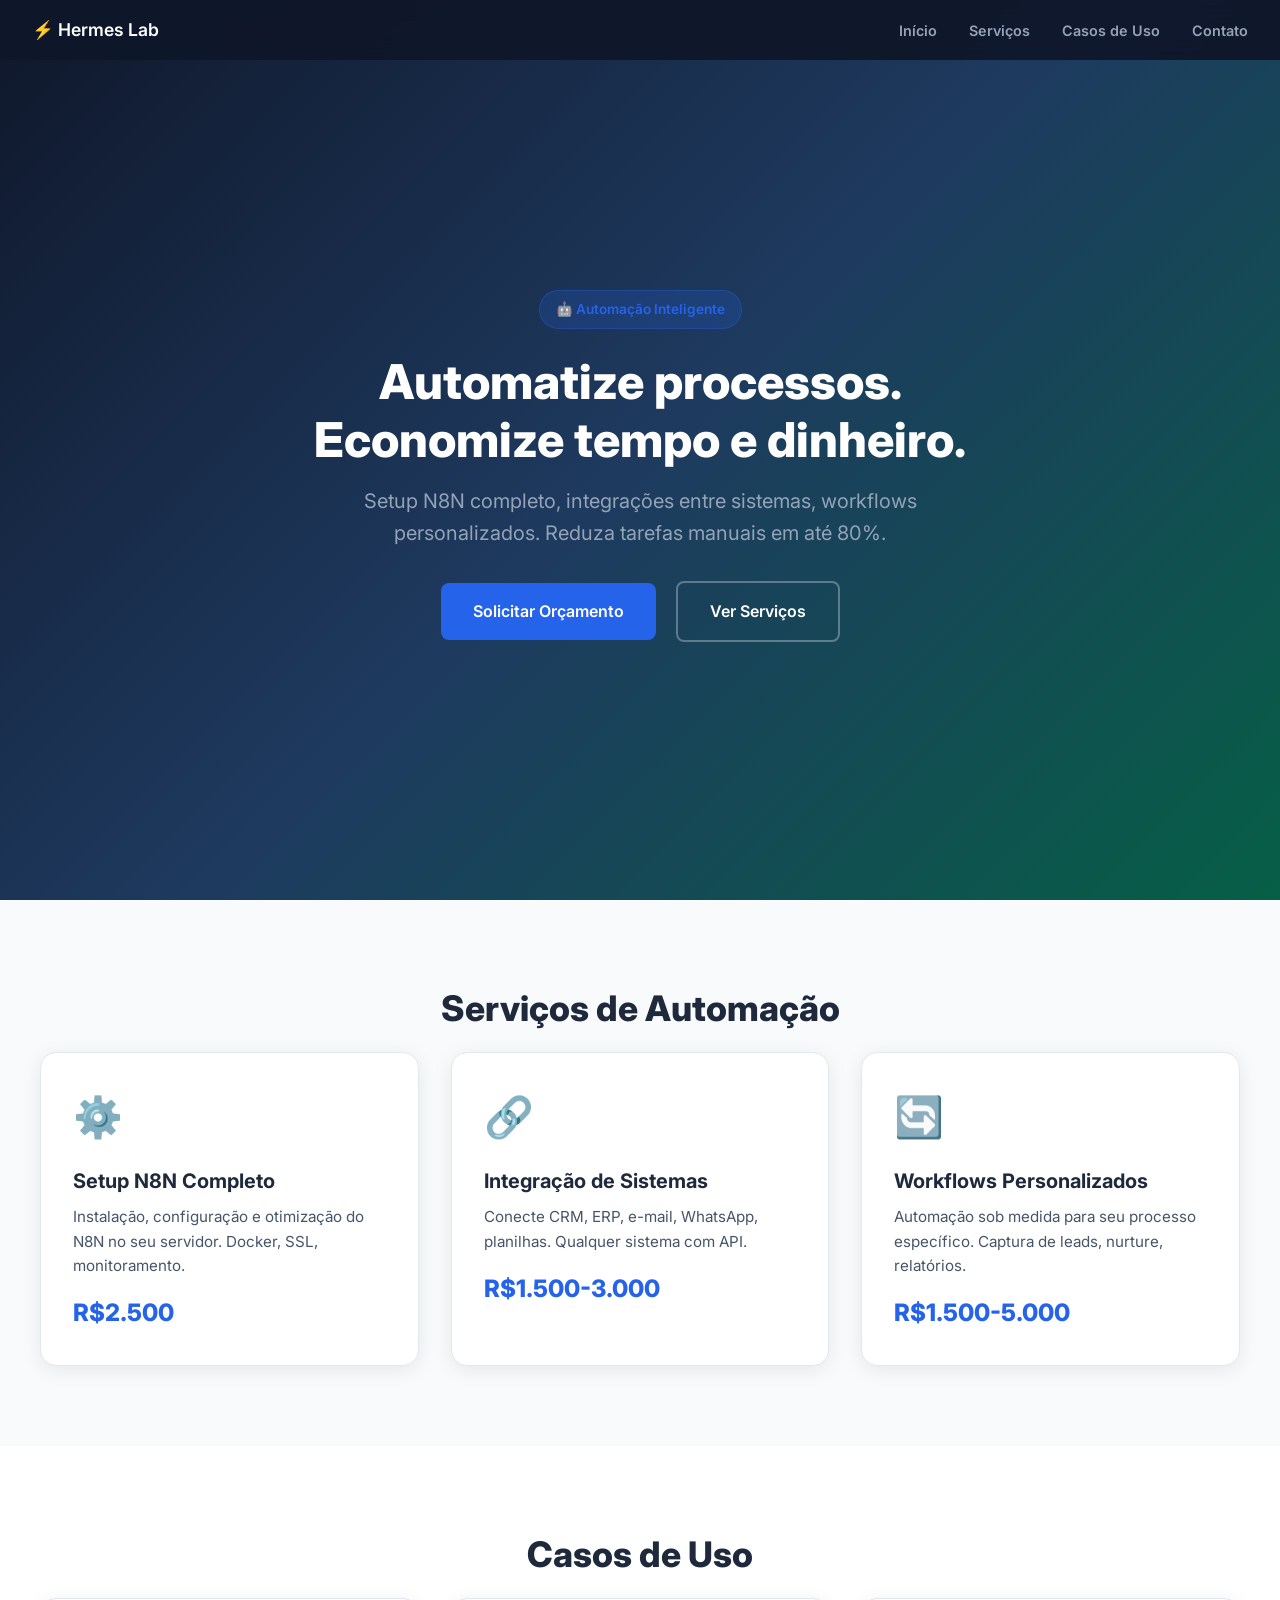
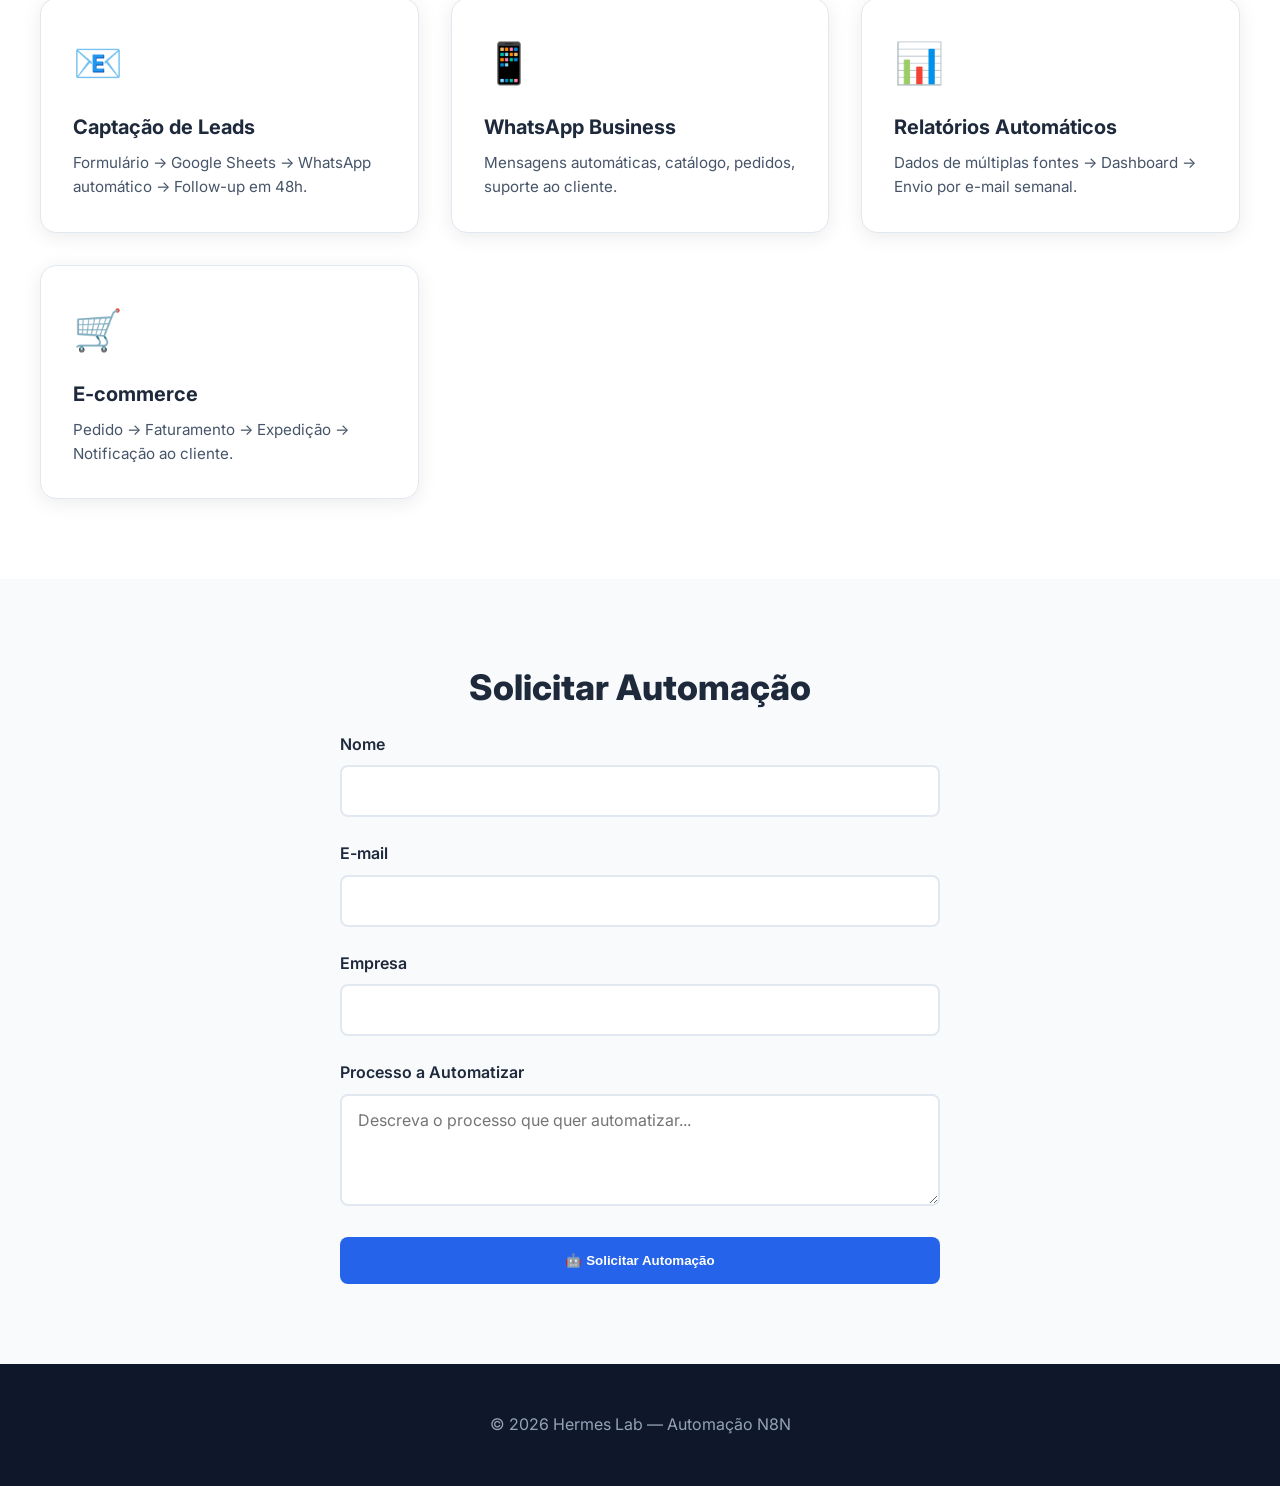
==== automacao/index.html @ 5197fa6b "Landing pages Hermes Lab v20260604-091412 — 2026-06-04 09:14:12" ====
<!DOCTYPE html>
<html lang="pt-BR">
<head>
  <meta charset="UTF-8">
  <meta name="viewport" content="width=device-width, initial-scale=1.0">
  <title>Automação N8N — Integrações & Workflows | Hermes Lab</title>
  <meta name="description" content="Setup completo N8N, automação de processos, integrações APIs. Reduza custos operacionais e automatize seu negócio.">
  <link rel="stylesheet" href="../shared/style.css">
</head>
<body>

<nav class="nav">
  <a href="../home/index.html">⚡ Hermes Lab</a>
  <div class="nav-links">
    <a href="../home/index.html">Início</a>
    <a href="#servicos">Serviços</a>
    <a href="#casos">Casos de Uso</a>
    <a href="#contato">Contato</a>
  </div>
</nav>

<section class="hero" style="background:linear-gradient(135deg, #0f172a 0%, #1e3a5f 50%, #065f46 100%);">
  <div>
    <span class="badge">🤖 Automação Inteligente</span>
    <h1>Automatize processos.<br>Economize tempo e dinheiro.</h1>
    <p>Setup N8N completo, integrações entre sistemas, workflows personalizados. Reduza tarefas manuais em até 80%.</p>
    <a href="#contato" class="btn btn-primary" style="margin-right:1rem;">Solicitar Orçamento</a>
    <a href="#servicos" class="btn btn-secondary">Ver Serviços</a>
  </div>
</section>

<section class="section section-light" id="servicos">
  <div class="container">
    <h2 class="section-title">Serviços de Automação</h2>
    <div class="cards">
      <div class="card">
        <div class="card-icon">⚙️</div>
        <h3>Setup N8N Completo</h3>
        <p>Instalação, configuração e otimização do N8N no seu servidor. Docker, SSL, monitoramento.</p>
        <div class="card-price">R$2.500</div>
      </div>
      <div class="card">
        <div class="card-icon">🔗</div>
        <h3>Integração de Sistemas</h3>
        <p>Conecte CRM, ERP, e-mail, WhatsApp, planilhas. Qualquer sistema com API.</p>
        <div class="card-price">R$1.500-3.000</div>
      </div>
      <div class="card">
        <div class="card-icon">🔄</div>
        <h3>Workflows Personalizados</h3>
        <p>Automação sob medida para seu processo específico. Captura de leads, nurture, relatórios.</p>
        <div class="card-price">R$1.500-5.000</div>
      </div>
    </div>
  </div>
</section>

<section class="section" id="casos">
  <div class="container">
    <h2 class="section-title">Casos de Uso</h2>
    <div class="cards">
      <div class="card">
        <div class="card-icon">📧</div>
        <h3>Captação de Leads</h3>
        <p>Formulário → Google Sheets → WhatsApp automático → Follow-up em 48h.</p>
      </div>
      <div class="card">
        <div class="card-icon">📱</div>
        <h3>WhatsApp Business</h3>
        <p>Mensagens automáticas, catálogo, pedidos, suporte ao cliente.</p>
      </div>
      <div class="card">
        <div class="card-icon">📊</div>
        <h3>Relatórios Automáticos</h3>
        <p>Dados de múltiplas fontes → Dashboard → Envio por e-mail semanal.</p>
      </div>
      <div class="card">
        <div class="card-icon">🛒</div>
        <h3>E-commerce</h3>
        <p>Pedido → Faturamento → Expedição → Notificação ao cliente.</p>
      </div>
    </div>
  </div>
</section>

<section class="section section-light" id="contato">
  <div class="container" style="max-width:600px;">
    <h2 class="section-title">Solicitar Automação</h2>
    <form id="auto-form">
      <div class="form-group"><label>Nome</label><input type="text" name="nome" required></div>
      <div class="form-group"><label>E-mail</label><input type="email" name="email" required></div>
      <div class="form-group"><label>Empresa</label><input type="text" name="empresa"></div>
      <div class="form-group"><label>Processo a Automatizar</label><textarea name="mensagem" rows="4" placeholder="Descreva o processo que quer automatizar..."></textarea></div>
      <button type="submit" class="btn btn-primary" style="width:100%;">🤖 Solicitar Automação</button>
    </form>
  </div>
</section>

<footer class="footer"><p>© 2026 Hermes Lab — Automação N8N</p></footer>
<script src="../shared/script.js"></script>
<script>handleSubmit('auto-form', 'http://localhost:5678/webhook/automacao');</script>
</body>
</html>
---- shared/style.css ----
/* ===== SHARED STYLES — LANDING PAGES ===== */
@import url('https://fonts.googleapis.com/css2?family=Inter:wght@400;500;600;700;800&display=swap');

:root {
  --primary: #2563eb;
  --primary-dark: #1d4ed8;
  --secondary: #0f172a;
  --accent: #f59e0b;
  --success: #10b981;
  --danger: #ef4444;
  --gray-50: #f8fafc;
  --gray-100: #f1f5f9;
  --gray-200: #e2e8f0;
  --gray-600: #475569;
  --gray-800: #1e293b;
  --gray-900: #0f172a;
}

* { margin: 0; padding: 0; box-sizing: border-box; }
html { scroll-behavior: smooth; }
body {
  font-family: 'Inter', sans-serif;
  color: var(--gray-800);
  line-height: 1.6;
}

/* NAV */
.nav {
  position: fixed; top: 0; width: 100%; z-index: 100;
  background: rgba(15,23,42,0.95); backdrop-filter: blur(10px);
  padding: 1rem 2rem; display: flex; justify-content: space-between; align-items: center;
}
.nav a { color: white; text-decoration: none; font-weight: 600; font-size: 1.1rem; }
.nav-links { display: flex; gap: 2rem; }
.nav-links a { color: #94a3b8; font-size: 0.9rem; transition: color 0.3s; }
.nav-links a:hover { color: white; }

/* HERO */
.hero {
  min-height: 100vh; display: flex; align-items: center; justify-content: center;
  background: linear-gradient(135deg, var(--secondary) 0%, #1e3a5f 100%);
  color: white; text-align: center; padding: 6rem 2rem 4rem;
}
.hero h1 { font-size: 3rem; font-weight: 800; margin-bottom: 1rem; line-height: 1.2; }
.hero p { font-size: 1.25rem; color: #94a3b8; max-width: 600px; margin: 0 auto 2rem; }
.hero .badge {
  display: inline-block; background: rgba(37,99,235,0.2); color: var(--primary);
  padding: 0.5rem 1rem; border-radius: 2rem; font-size: 0.85rem; font-weight: 600;
  margin-bottom: 1.5rem; border: 1px solid rgba(37,99,235,0.3);
}

/* CTA BUTTONS */
.btn {
  display: inline-block; padding: 1rem 2rem; border-radius: 0.5rem;
  font-weight: 600; text-decoration: none; transition: all 0.3s; cursor: pointer; border: none;
}
.btn-primary { background: var(--primary); color: white; }
.btn-primary:hover { background: var(--primary-dark); transform: translateY(-2px); }
.btn-secondary { background: transparent; color: white; border: 2px solid rgba(255,255,255,0.3); }
.btn-secondary:hover { border-color: white; }
.btn-accent { background: var(--accent); color: var(--secondary); }
.btn-accent:hover { background: #d97706; }

/* SECTIONS */
.section { padding: 5rem 2rem; }
.section-light { background: var(--gray-50); }
.section-dark { background: var(--secondary); color: white; }
.container { max-width: 1200px; margin: 0 auto; }
.section-title { font-size: 2.2rem; font-weight: 800; text-align: center; margin-bottom: 1rem; }
.section-subtitle { text-align: center; color: var(--gray-600); max-width: 600px; margin: 0 auto 3rem; }

/* CARDS */
.cards { display: grid; grid-template-columns: repeat(auto-fit, minmax(300px, 1fr)); gap: 2rem; }
.card {
  background: white; border-radius: 1rem; padding: 2rem; box-shadow: 0 4px 20px rgba(0,0,0,0.08);
  transition: transform 0.3s, box-shadow 0.3s; border: 1px solid var(--gray-200);
}
.card:hover { transform: translateY(-4px); box-shadow: 0 8px 30px rgba(0,0,0,0.12); }
.card-icon { font-size: 2.5rem; margin-bottom: 1rem; }
.card h3 { font-size: 1.25rem; font-weight: 700; margin-bottom: 0.5rem; }
.card p { color: var(--gray-600); font-size: 0.95rem; }
.card-price { font-size: 1.5rem; font-weight: 800; color: var(--primary); margin-top: 1rem; }

/* PRICING TABLE */
.pricing-table {
  width: 100%; border-collapse: collapse; background: white;
  border-radius: 1rem; overflow: hidden; box-shadow: 0 4px 20px rgba(0,0,0,0.08);
}
.pricing-table th, .pricing-table td { padding: 1rem 1.5rem; text-align: left; }
.pricing-table th { background: var(--secondary); color: white; font-weight: 600; }
.pricing-table tr:nth-child(even) { background: var(--gray-50); }
.pricing-table tr:hover { background: rgba(37,99,235,0.05); }

/* STEPS */
.steps { display: flex; gap: 2rem; justify-content: center; flex-wrap: wrap; }
.step {
  text-align: center; flex: 1; min-width: 200px; max-width: 300px;
  padding: 2rem; background: white; border-radius: 1rem;
  box-shadow: 0 4px 20px rgba(0,0,0,0.08);
}
.step-number {
  width: 60px; height: 60px; border-radius: 50%; background: var(--primary);
  color: white; font-size: 1.5rem; font-weight: 800; display: flex;
  align-items: center; justify-content: center; margin: 0 auto 1rem;
}
.step h3 { font-size: 1.1rem; margin-bottom: 0.5rem; }
.step p { color: var(--gray-600); font-size: 0.9rem; }

/* FORM */
.form-group { margin-bottom: 1.5rem; }
.form-group label { display: block; font-weight: 600; margin-bottom: 0.5rem; }
.form-group input, .form-group textarea, .form-group select {
  width: 100%; padding: 0.875rem 1rem; border: 2px solid var(--gray-200);
  border-radius: 0.5rem; font-size: 1rem; font-family: inherit; transition: border-color 0.3s;
}
.form-group input:focus, .form-group textarea:focus { border-color: var(--primary); outline: none; }

/* FAQ */
.faq-item { border-bottom: 1px solid var(--gray-200); padding: 1.5rem 0; }
.faq-item h3 { font-size: 1.05rem; margin-bottom: 0.5rem; cursor: pointer; }
.faq-item p { color: var(--gray-600); font-size: 0.95rem; }

/* FOOTER */
.footer {
  background: var(--secondary); color: #94a3b8; padding: 3rem 2rem; text-align: center;
}
.footer a { color: var(--primary); text-decoration: none; }

/* RESPONSIVE */
@media (max-width: 768px) {
  .hero h1 { font-size: 2rem; }
  .hero p { font-size: 1rem; }
  .nav-links { display: none; }
  .cards { grid-template-columns: 1fr; }
  .steps { flex-direction: column; align-items: center; }
}
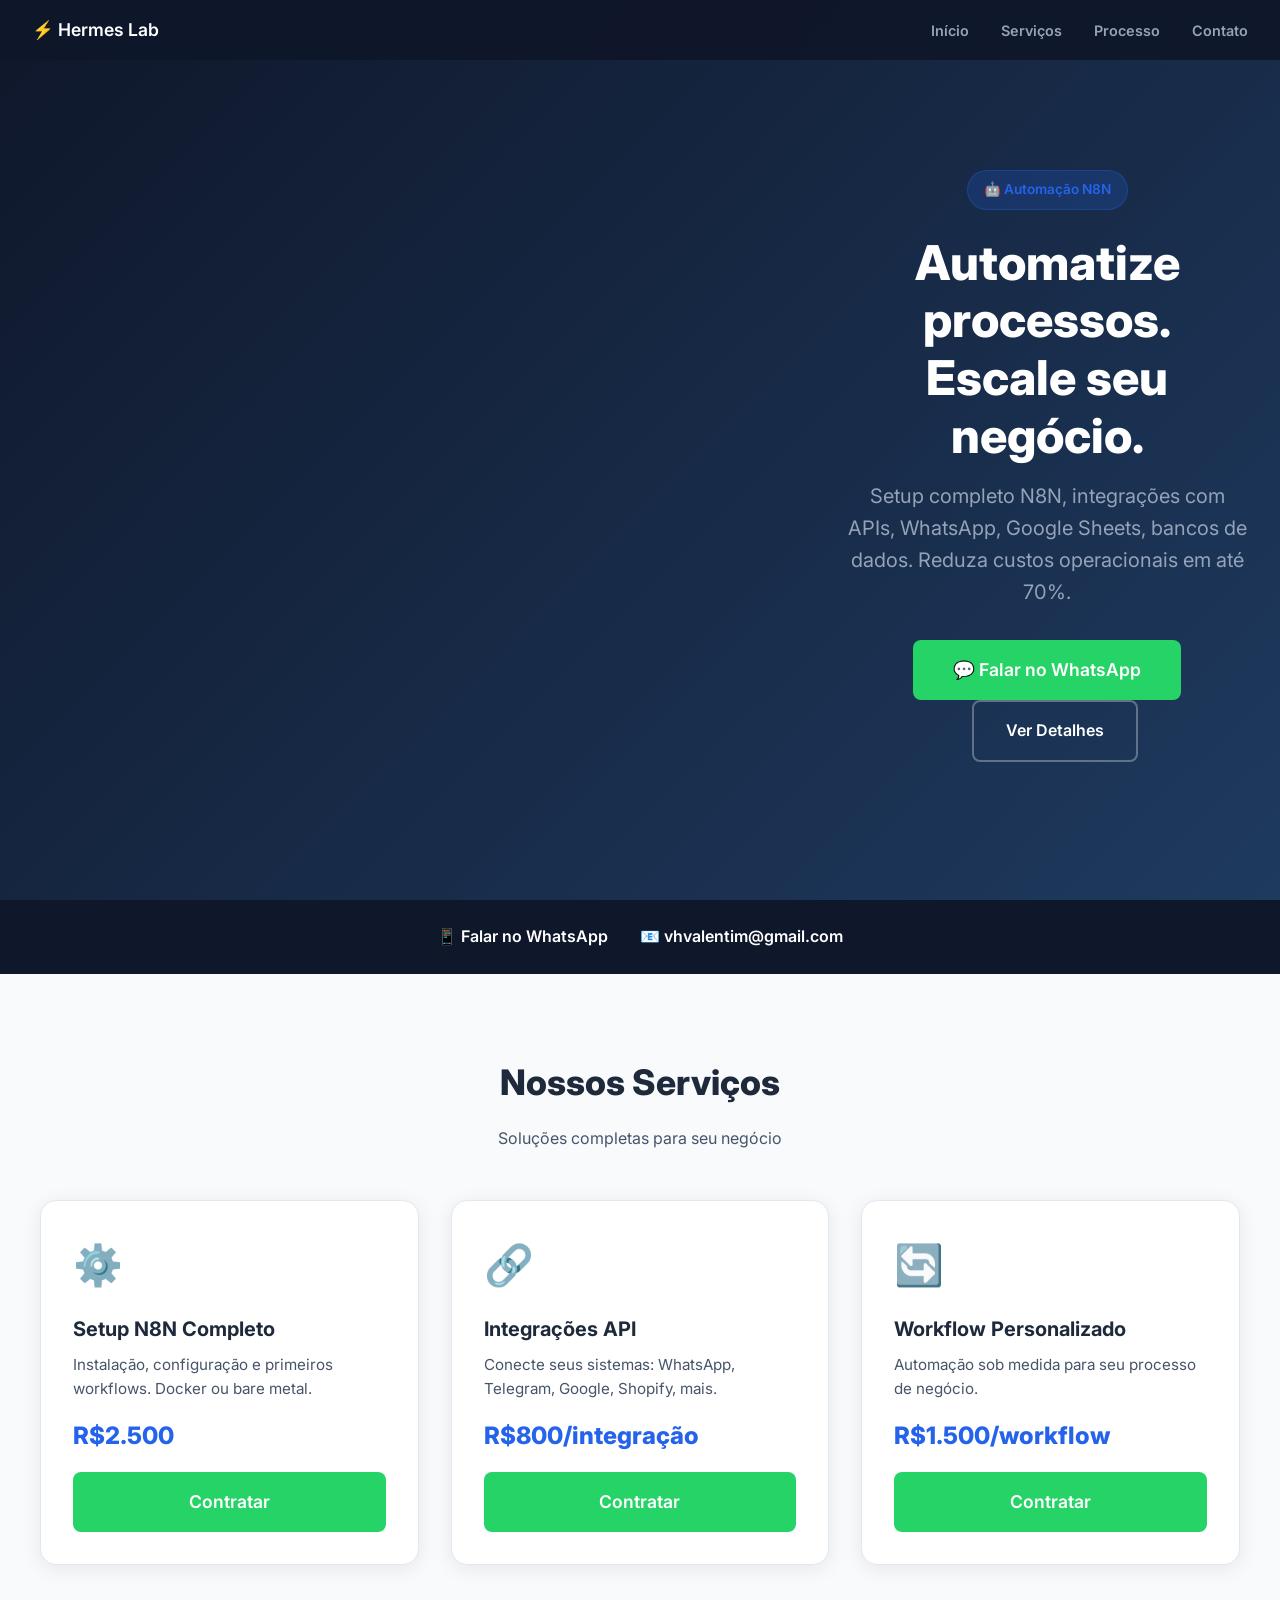
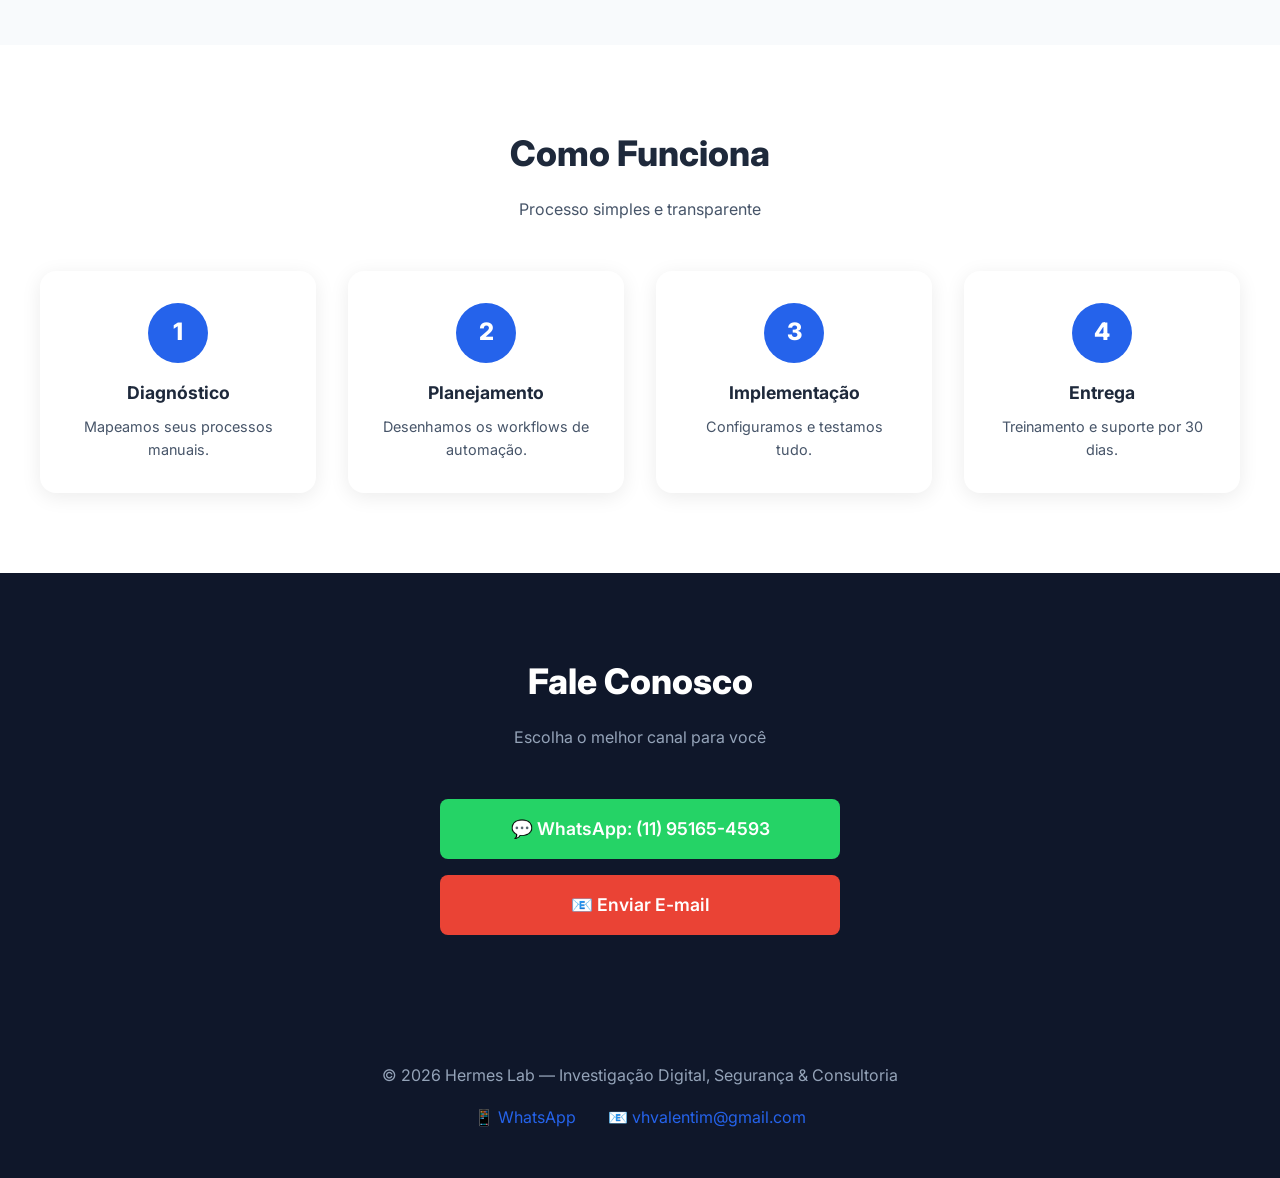
==== commit a6ffb1f9: "feat: landing pages com hero images, WhatsApp e email - Hero images em todas as 6 páginas (desktop +" ====
--- a/automacao/index.html
+++ b/automacao/index.html
@@ -14,90 +14,108 @@
   <div class="nav-links">
     <a href="../home/index.html">Início</a>
     <a href="#servicos">Serviços</a>
-    <a href="#casos">Casos de Uso</a>
+    <a href="#como-funciona">Processo</a>
     <a href="#contato">Contato</a>
   </div>
 </nav>
 
-<section class="hero" style="background:linear-gradient(135deg, #0f172a 0%, #1e3a5f 50%, #065f46 100%);">
+<section class="hero">
+  <div class="hero-bg" style="background-image: url('hero.png');"></div>
   <div>
-    <span class="badge">🤖 Automação Inteligente</span>
-    <h1>Automatize processos.<br>Economize tempo e dinheiro.</h1>
-    <p>Setup N8N completo, integrações entre sistemas, workflows personalizados. Reduza tarefas manuais em até 80%.</p>
-    <a href="#contato" class="btn btn-primary" style="margin-right:1rem;">Solicitar Orçamento</a>
-    <a href="#servicos" class="btn btn-secondary">Ver Serviços</a>
+    <span class="badge">🤖 Automação N8N</span>
+    <h1>Automatize processos.<br>Escale seu negócio.</h1>
+    <p>Setup completo N8N, integrações com APIs, WhatsApp, Google Sheets, bancos de dados. Reduza custos operacionais em até 70%.</p>
+    <a href="https://wa.me/5511951654593?text=Olá! Vim pelo site Hermes Lab e gostaria de saber mais sobre automacao." class="btn btn-whatsapp" target="_blank">💬 Falar no WhatsApp</a>
+    <a href="#servicos" class="btn btn-secondary" style="margin-left:1rem;">Ver Detalhes</a>
   </div>
 </section>
 
+<div class="contact-bar">
+  <a href="https://wa.me/5511951654593" target="_blank">📱 Falar no WhatsApp</a>
+  <a href="mailto:vhvalentim@gmail.com">📧 vhvalentim@gmail.com</a>
+</div>
+
 <section class="section section-light" id="servicos">
   <div class="container">
-    <h2 class="section-title">Serviços de Automação</h2>
+    <h2 class="section-title">Nossos Serviços</h2>
+    <p class="section-subtitle">Soluções completas para seu negócio</p>
+    
     <div class="cards">
       <div class="card">
         <div class="card-icon">⚙️</div>
         <h3>Setup N8N Completo</h3>
-        <p>Instalação, configuração e otimização do N8N no seu servidor. Docker, SSL, monitoramento.</p>
+        <p>Instalação, configuração e primeiros workflows. Docker ou bare metal.</p>
         <div class="card-price">R$2.500</div>
+        <a href="https://wa.me/5511951654593?text=Olá! Gostaria de contratar Setup N8N Completo." class="btn btn-whatsapp" style="margin-top:1rem;display:block;text-align:center;" target="_blank">Contratar</a>
       </div>
       <div class="card">
         <div class="card-icon">🔗</div>
-        <h3>Integração de Sistemas</h3>
-        <p>Conecte CRM, ERP, e-mail, WhatsApp, planilhas. Qualquer sistema com API.</p>
-        <div class="card-price">R$1.500-3.000</div>
+        <h3>Integrações API</h3>
+        <p>Conecte seus sistemas: WhatsApp, Telegram, Google, Shopify, mais.</p>
+        <div class="card-price">R$800/integração</div>
+        <a href="https://wa.me/5511951654593?text=Olá! Gostaria de contratar Integrações API." class="btn btn-whatsapp" style="margin-top:1rem;display:block;text-align:center;" target="_blank">Contratar</a>
       </div>
       <div class="card">
         <div class="card-icon">🔄</div>
-        <h3>Workflows Personalizados</h3>
-        <p>Automação sob medida para seu processo específico. Captura de leads, nurture, relatórios.</p>
-        <div class="card-price">R$1.500-5.000</div>
+        <h3>Workflow Personalizado</h3>
+        <p>Automação sob medida para seu processo de negócio.</p>
+        <div class="card-price">R$1.500/workflow</div>
+        <a href="https://wa.me/5511951654593?text=Olá! Gostaria de contratar Workflow Personalizado." class="btn btn-whatsapp" style="margin-top:1rem;display:block;text-align:center;" target="_blank">Contratar</a>
       </div>
     </div>
   </div>
 </section>
 
-<section class="section" id="casos">
+<section class="section" id="como-funciona">
   <div class="container">
-    <h2 class="section-title">Casos de Uso</h2>
-    <div class="cards">
-      <div class="card">
-        <div class="card-icon">📧</div>
-        <h3>Captação de Leads</h3>
-        <p>Formulário → Google Sheets → WhatsApp automático → Follow-up em 48h.</p>
+    <h2 class="section-title">Como Funciona</h2>
+    <p class="section-subtitle">Processo simples e transparente</p>
+    
+    <div class="steps">
+      <div class="step">
+        <div class="step-number">1</div>
+        <h3>Diagnóstico</h3>
+        <p>Mapeamos seus processos manuais.</p>
       </div>
-      <div class="card">
-        <div class="card-icon">📱</div>
-        <h3>WhatsApp Business</h3>
-        <p>Mensagens automáticas, catálogo, pedidos, suporte ao cliente.</p>
+      <div class="step">
+        <div class="step-number">2</div>
+        <h3>Planejamento</h3>
+        <p>Desenhamos os workflows de automação.</p>
       </div>
-      <div class="card">
-        <div class="card-icon">📊</div>
-        <h3>Relatórios Automáticos</h3>
-        <p>Dados de múltiplas fontes → Dashboard → Envio por e-mail semanal.</p>
+      <div class="step">
+        <div class="step-number">3</div>
+        <h3>Implementação</h3>
+        <p>Configuramos e testamos tudo.</p>
       </div>
-      <div class="card">
-        <div class="card-icon">🛒</div>
-        <h3>E-commerce</h3>
-        <p>Pedido → Faturamento → Expedição → Notificação ao cliente.</p>
+      <div class="step">
+        <div class="step-number">4</div>
+        <h3>Entrega</h3>
+        <p>Treinamento e suporte por 30 dias.</p>
       </div>
     </div>
   </div>
 </section>
 
-<section class="section section-light" id="contato">
+<section class="section section-dark" id="contato">
   <div class="container" style="max-width:600px;">
-    <h2 class="section-title">Solicitar Automação</h2>
-    <form id="auto-form">
-      <div class="form-group"><label>Nome</label><input type="text" name="nome" required></div>
-      <div class="form-group"><label>E-mail</label><input type="email" name="email" required></div>
-      <div class="form-group"><label>Empresa</label><input type="text" name="empresa"></div>
-      <div class="form-group"><label>Processo a Automatizar</label><textarea name="mensagem" rows="4" placeholder="Descreva o processo que quer automatizar..."></textarea></div>
-      <button type="submit" class="btn btn-primary" style="width:100%;">🤖 Solicitar Automação</button>
-    </form>
+    <h2 class="section-title" style="color:white;">Fale Conosco</h2>
+    <p class="section-subtitle" style="color:#94a3b8;">Escolha o melhor canal para você</p>
+    
+    <div style="text-align:center; display:flex; flex-direction:column; gap:1rem; align-items:center;">
+      <a href="https://wa.me/5511951654593?text=Olá! Vim pelo site Hermes Lab e gostaria de mais informações." class="btn btn-whatsapp" style="width:100%;max-width:400px;text-align:center;font-size:1.1rem;" target="_blank">💬 WhatsApp: (11) 95165-4593</a>
+      <a href="mailto:vhvalentim@gmail.com" class="btn btn-email" style="width:100%;max-width:400px;text-align:center;font-size:1.1rem;">📧 Enviar E-mail</a>
+    </div>
   </div>
 </section>
 
-<footer class="footer"><p>© 2026 Hermes Lab — Automação N8N</p></footer>
+<footer class="footer">
+  <p>© 2026 Hermes Lab — Investigação Digital, Segurança & Consultoria</p>
+  <div class="footer-links">
+    <a href="https://wa.me/5511951654593" target="_blank">📱 WhatsApp</a>
+    <a href="mailto:vhvalentim@gmail.com">📧 vhvalentim@gmail.com</a>
+  </div>
+</footer>
+
 <script src="../shared/script.js"></script>
-<script>handleSubmit('auto-form', 'http://localhost:5678/webhook/automacao');</script>
 </body>
-</html>
+</html>
--- a/shared/style.css
+++ b/shared/style.css
@@ -14,6 +14,8 @@
   --gray-600: #475569;
   --gray-800: #1e293b;
   --gray-900: #0f172a;
+  --whatsapp: #25d366;
+  --email: #ea4335;
 }
 
 * { margin: 0; padding: 0; box-sizing: border-box; }
@@ -40,7 +42,18 @@
   min-height: 100vh; display: flex; align-items: center; justify-content: center;
   background: linear-gradient(135deg, var(--secondary) 0%, #1e3a5f 100%);
   color: white; text-align: center; padding: 6rem 2rem 4rem;
+  position: relative; overflow: hidden;
 }
+.hero-bg {
+  position: absolute; top: 0; left: 0; width: 100%; height: 100%;
+  background-size: cover; background-position: center; background-repeat: no-repeat;
+  z-index: 0;
+}
+.hero-bg::after {
+  content: ''; position: absolute; top: 0; left: 0; width: 100%; height: 100%;
+  background: linear-gradient(135deg, rgba(15,23,42,0.85) 0%, rgba(30,58,95,0.75) 100%);
+}
+.hero > * { position: relative; z-index: 1; }
 .hero h1 { font-size: 3rem; font-weight: 800; margin-bottom: 1rem; line-height: 1.2; }
 .hero p { font-size: 1.25rem; color: #94a3b8; max-width: 600px; margin: 0 auto 2rem; }
 .hero .badge {
@@ -60,6 +73,21 @@
 .btn-secondary:hover { border-color: white; }
 .btn-accent { background: var(--accent); color: var(--secondary); }
 .btn-accent:hover { background: #d97706; }
+.btn-whatsapp { background: var(--whatsapp); color: white; font-size: 1.1rem; padding: 1rem 2.5rem; }
+.btn-whatsapp:hover { background: #128c7e; transform: translateY(-2px); }
+.btn-email { background: var(--email); color: white; }
+.btn-email:hover { background: #c5221f; }
+
+/* CONTACT BAR */
+.contact-bar {
+  background: var(--secondary); padding: 1.5rem 2rem; text-align: center;
+  display: flex; justify-content: center; gap: 2rem; flex-wrap: wrap;
+}
+.contact-bar a {
+  color: white; text-decoration: none; font-weight: 600;
+  display: flex; align-items: center; gap: 0.5rem; transition: color 0.3s;
+}
+.contact-bar a:hover { color: var(--whatsapp); }
 
 /* SECTIONS */
 .section { padding: 5rem 2rem; }
@@ -125,12 +153,20 @@
   background: var(--secondary); color: #94a3b8; padding: 3rem 2rem; text-align: center;
 }
 .footer a { color: var(--primary); text-decoration: none; }
+.footer-links { display: flex; justify-content: center; gap: 2rem; margin-top: 1rem; flex-wrap: wrap; }
 
 /* RESPONSIVE */
 @media (max-width: 768px) {
+  .hero { padding: 5rem 1.5rem 3rem; }
   .hero h1 { font-size: 2rem; }
   .hero p { font-size: 1rem; }
   .nav-links { display: none; }
   .cards { grid-template-columns: 1fr; }
   .steps { flex-direction: column; align-items: center; }
+  .contact-bar { flex-direction: column; gap: 1rem; }
+  .section { padding: 3rem 1.5rem; }
+  .section-title { font-size: 1.6rem; }
 }
+
+/* WHATSAPP HIDDEN NUMBER */
+.btn-whatsapp .phone-hidden { display: none; }
